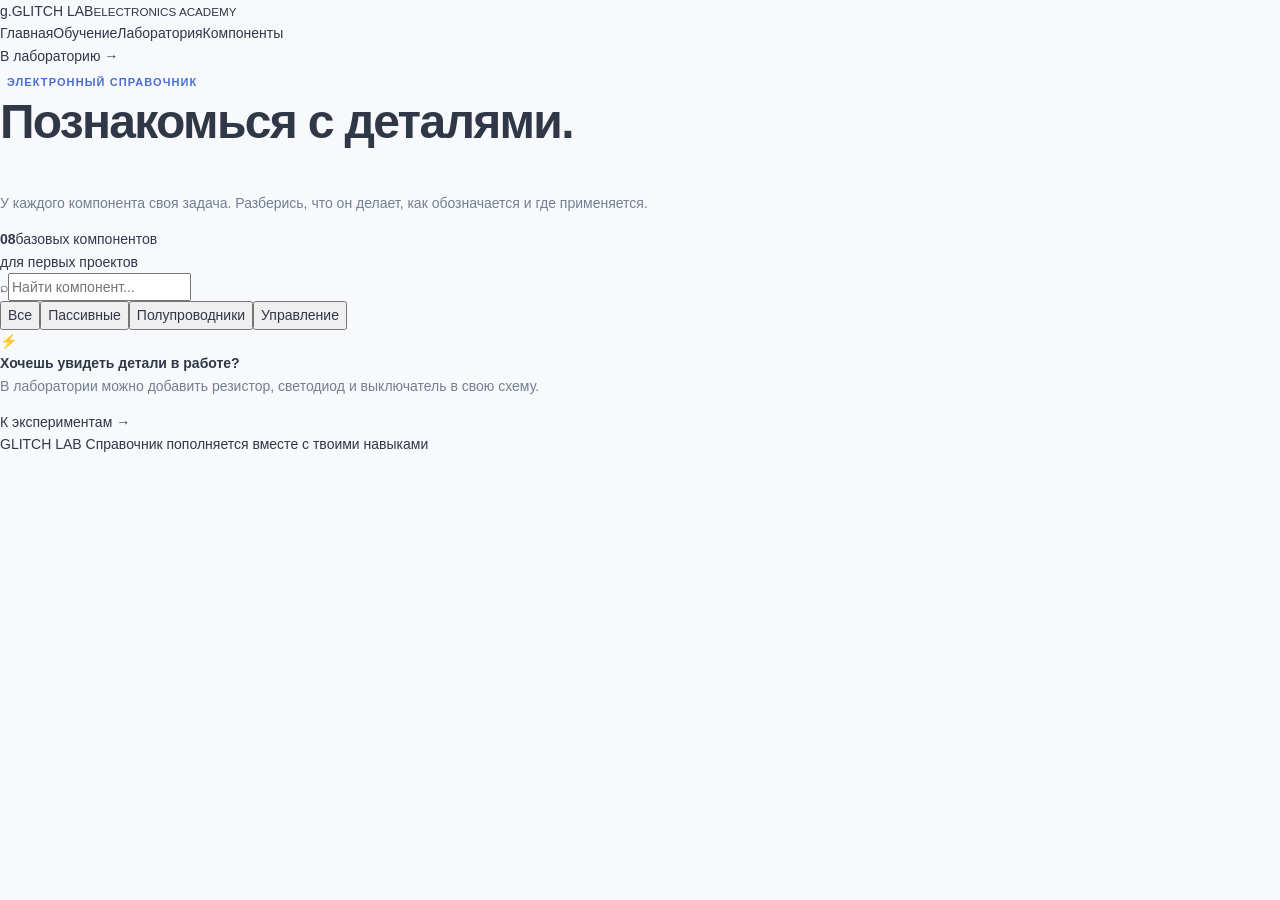
==== components.html @ 15e30b1d "Add searchable electronics component catalogue" ====
<!doctype html>
<html lang="ru">
<head>
<meta charset="utf-8"><meta name="viewport" content="width=device-width,initial-scale=1"><meta name="theme-color" content="#f8f9fc">
<title>Компоненты — GLITCH LAB</title><meta name="description" content="Справочник электронных компонентов: резисторы, светодиоды, конденсаторы, диоды, транзисторы и микроконтроллеры.">
<link rel="stylesheet" href="css/base.css"><link rel="stylesheet" href="css/academy.css">
<script src="js/app.js" defer></script><script src="js/academy.js" defer></script>
</head>
<body>
<header class="topbar"><a class="brand" href="index.html"><span class="brand-mark">g.</span><span class="brand-name">GLITCH LAB<small>ELECTRONICS ACADEMY</small></span></a><nav class="header-nav"><a class="header-link" href="index.html">Главная</a><a class="header-link" href="lessons.html">Обучение</a><a class="header-link" href="lab.html">Лаборатория</a><a class="header-link active" href="components.html">Компоненты</a></nav><a class="academy-mobile-link" href="lab.html">В лабораторию →</a></header>
<main class="academy-container">
<section class="components-hero"><div><div class="eyebrow"><span class="eyebrow-dot"></span> ЭЛЕКТРОННЫЙ СПРАВОЧНИК</div><h1>Познакомься с <span>деталями.</span></h1><p>У каждого компонента своя задача. Разберись, что он делает, как обозначается и где применяется.</p></div><div class="component-hero-stats"><strong>08</strong><span>базовых компонентов<br>для первых проектов</span></div></section>
<div class="catalog-controls"><label class="search-box"><span>⌕</span><input id="componentSearch" type="search" placeholder="Найти компонент..." aria-label="Поиск компонентов"></label><div class="filter-chips" role="group" aria-label="Фильтр компонентов"><button type="button" class="filter-chip active" data-filter="all">Все</button><button type="button" class="filter-chip" data-filter="passive">Пассивные</button><button type="button" class="filter-chip" data-filter="semiconductor">Полупроводники</button><button type="button" class="filter-chip" data-filter="control">Управление</button></div></div>
<section class="component-catalog" id="componentCatalog"></section>
<div class="empty-search hidden" id="emptySearch">Ничего не найдено. Попробуй другое название.</div>
<section class="next-step panel"><div class="next-step-icon">⚡</div><div><strong>Хочешь увидеть детали в работе?</strong><p>В лаборатории можно добавить резистор, светодиод и выключатель в свою схему.</p></div><a class="academy-cta" href="lab.html">К экспериментам →</a></section>
<footer class="academy-footer">GLITCH LAB <span>Справочник пополняется вместе с твоими навыками</span></footer>
</main></body></html>
---- css/base.css ----
/* ========================================
   GLITCH LAB — GLOBAL DESIGN SYSTEM
   Soft pastel · Playful learning · Clean UI
======================================== */

:root {
  color-scheme: light;

  --bg: #f8f9fc;
  --surface: #ffffff;
  --surface-soft: #f2f5fb;

  --text: #303747;
  --text-soft: #747e91;
  --text-faint: #9ba4b4;

  --blue: #7198f7;
  --blue-soft: #eaf0ff;
  --blue-dark: #466ed1;

  --mint: #a9e4cc;
  --mint-soft: #e8f8f0;
  --mint-dark: #398d6c;

  --lavender: #d9c9ff;
  --lavender-soft: #f2edff;
  --lavender-dark: #8465c9;

  --peach: #ffddc3;
  --peach-soft: #fff1e6;
  --peach-dark: #c6814d;

  --yellow: #ffe7a3;
  --yellow-soft: #fff8df;

  --danger: #e78288;
  --danger-soft: #fff0f0;

  --border: #e9ecf3;
  --border-strong: #dce2ed;

  --shadow-sm: 0 3px 12px rgba(49, 65, 100, 0.045);
  --shadow-md: 0 10px 30px rgba(49, 65, 100, 0.075);
  --shadow-hover: 0 14px 34px rgba(49, 65, 100, 0.11);

  --radius-sm: 12px;
  --radius-md: 18px;
  --radius-lg: 25px;
  --radius-xl: 32px;

  --content-width: 1180px;
  --transition: 180ms ease;
}

* {
  box-sizing: border-box;
}

html {
  min-height: 100%;
  scroll-behavior: smooth;
  scroll-padding-top: 90px;
  -webkit-text-size-adjust: 100%;
}

body {
  margin: 0;
  min-height: 100vh;
  background: var(--bg);
  color: var(--text);
  font-family:
    -apple-system,
    BlinkMacSystemFont,
    "Segoe UI",
    sans-serif;
  font-size: 14px;
  line-height: 1.6;
  -webkit-font-smoothing: antialiased;
}

button,
input,
select,
textarea {
  font: inherit;
}

button {
  color: inherit;
}

button,
a,
input,
select,
textarea {
  -webkit-tap-highlight-color: transparent;
}

button:focus-visible,
a:focus-visible,
input:focus-visible,
select:focus-visible,
textarea:focus-visible {
  outline: 3px solid rgba(113, 152, 247, 0.55);
  outline-offset: 3px;
}

button:disabled {
  opacity: 0.55;
  cursor: not-allowed;
}

a {
  color: inherit;
  text-decoration: none;
}

img,
svg {
  max-width: 100%;
}

img {
  display: block;
}

h1,
h2,
h3,
h4,
p {
  margin-top: 0;
}

h1,
h2,
h3,
h4 {
  color: var(--text);
  line-height: 1.25;
  letter-spacing: -0.035em;
}

h1 {
  font-size: clamp(30px, 5vw, 48px);
  font-weight: 800;
}

h2 {
  font-size: clamp(23px, 3vw, 32px);
  font-weight: 750;
}

h3 {
  font-size: 18px;
  font-weight: 750;
}

p {
  color: var(--text-soft);
}

::selection {
  background: var(--blue-soft);
  color: var(--blue-dark);
}

/* Layout */

.container {
  width: min(var(--content-width), calc(100% - 40px));
  margin-inline: auto;
}

.section {
  margin-top: 38px;
}

.section-heading {
  display: flex;
  align-items: end;
  justify-content: space-between;
  gap: 18px;
  margin-bottom: 18px;
}

.section-heading h2 {
  margin-bottom: 5px;
}

.section-heading p {
  margin-bottom: 0;
}

.stack {
  display: flex;
  flex-direction: column;
  gap: 14px;
}

.row {
  display: flex;
  align-items: center;
  gap: 12px;
}

.spacer {
  flex: 1;
  min-width: 0;
}

/* Typography */

.eyebrow {
  display: inline-flex;
  align-items: center;
  gap: 7px;
  color: var(--blue-dark);
  font-size: 11px;
  font-weight: 800;
  letter-spacing: 0.1em;
  text-transform: uppercase;
}

.muted {
  color: var(--text-soft);
}

.small {
  font-size: 12px;
}

.tiny {
  font-size: 10px;
}

/* Cards */

.card {
  min-width: 0;
  padding: 23px;
  background: var(--surface);
  border: 1px solid var(--border);
  border-radius: var(--radius-lg);
  box-shadow: var(--shadow-sm);
  transition:
    transform var(--transition),
    box-shadow var(--transition),
    border-color var(--transition);
}

.card-interactive {
  cursor: pointer;
}

.card-interactive:hover {
  transform: translateY(-3px);
  border-color: var(--border-strong);
  box-shadow: var(--shadow-hover);
}

.card-blue {
  background: var(--blue-soft);
  border-color: transparent;
}

.card-mint {
  background: var(--mint-soft);
  border-color: transparent;
}

.card-lavender {
  background: var(--lavender-soft);
  border-color: transparent;
}

.card-peach {
  background: var(--peach-soft);
  border-color: transparent;
}

.card-yellow {
  background: var(--yellow-soft);
  border-color: transparent;
}

/* Buttons */

.btn {
  min-height: 43px;
  display: inline-flex;
  align-items: center;
  justify-content: center;
  gap: 9px;
  padding: 11px 17px;
  border: 1px solid transparent;
  border-radius: 13px;
  background: var(--surface);
  color: var(--text);
  font-size: 13px;
  font-weight: 750;
  line-height: 1.2;
  text-align: center;
  cursor: pointer;
  transition:
    transform var(--transition),
    background var(--transition),
    box-shadow var(--transition);
}

.btn:hover {
  transform: translateY(-1px);
}

.btn:active {
  transform: scale(0.98);
}

.btn-primary {
  background: var(--blue);
  color: #fff;
  box-shadow: 0 5px 13px rgba(113, 152, 247, 0.2);
}

.btn-primary:hover {
  background: var(--blue-dark);
  box-shadow: 0 7px 18px rgba(113, 152, 247, 0.24);
}

.btn-secondary {
  background: var(--surface);
  border-color: var(--border);
}

.btn-soft {
  background: var(--blue-soft);
  color: var(--blue-dark);
}

.btn-success {
  background: var(--mint-soft);
  color: var(--mint-dark);
}

.btn-block {
  width: 100%;
}

.btn-sm {
  min-height: 34px;
  padding: 8px 12px;
  border-radius: 10px;
  font-size: 12px;
}

/* Labels and icons */

.badge {
  display: inline-flex;
  align-items: center;
  gap: 5px;
  padding: 5px 10px;
  border-radius: 999px;
  background: var(--surface-soft);
  color: var(--text-soft);
  font-size: 10px;
  font-weight: 750;
}

.badge-blue {
  background: var(--blue-soft);
  color: var(--blue-dark);
}

.badge-mint {
  background: var(--mint-soft);
  color: var(--mint-dark);
}

.badge-peach {
  background: var(--peach-soft);
  color: var(--peach-dark);
}

.badge-lavender {
  background: var(--lavender-soft);
  color: var(--lavender-dark);
}

.icon-box {
  width: 46px;
  height: 46px;
  flex-shrink: 0;
  display: grid;
  place-items: center;
  border-radius: 15px;
  background: var(--blue-soft);
  color: var(--blue-dark);
  font-size: 22px;
}

.icon-box.mint {
  background: var(--mint-soft);
  color: var(--mint-dark);
}

.icon-box.peach {
  background: var(--peach-soft);
  color: var(--peach-dark);
}

.icon-box.lavender {
  background: var(--lavender-soft);
  color: var(--lavender-dark);
}

/* Progress */

.progress-track {
  width: 100%;
  height: 7px;
  overflow: hidden;
  background: #e9edf5;
  border-radius: 999px;
}

.progress-fill {
  height: 100%;
  width: 0;
  border-radius: inherit;
  background: var(--blue);
  transition: width 350ms ease;
}

.progress-fill.mint {
  background: #69cba1;
}

/* Form elements */

.field {
  display: flex;
  flex-direction: column;
  gap: 7px;
}

.field label {
  color: var(--text-soft);
  font-size: 12px;
  font-weight: 700;
}

.input,
.select {
  width: 100%;
  min-height: 44px;
  padding: 11px 13px;
  border: 1px solid var(--border-strong);
  border-radius: 12px;
  background: var(--surface);
  color: var(--text);
}

.input::placeholder {
  color: var(--text-faint);
}

.input:focus,
.select:focus {
  border-color: var(--blue);
  outline: 3px solid rgba(113, 152, 247, 0.13);
}

input[type="range"] {
  width: 100%;
  accent-color: var(--blue);
  cursor: pointer;
}

/* Dividers and status */

.divider {
  width: 100%;
  height: 1px;
  background: var(--border);
}

.status {
  display: inline-flex;
  align-items: center;
  gap: 7px;
  color: var(--text-soft);
  font-size: 12px;
}

.status-dot {
  width: 8px;
  height: 8px;
  flex-shrink: 0;
  border-radius: 50%;
  background: var(--mint-dark);
}

/* Feedback */

.feedback {
  padding: 13px 15px;
  border-radius: 13px;
  background: var(--blue-soft);
  color: var(--blue-dark);
  font-size: 12px;
  line-height: 1.65;
}

.feedback.success {
  background: var(--mint-soft);
  color: var(--mint-dark);
}

.feedback.error {
  background: var(--danger-soft);
  color: #b84650;
}

/* Utility classes */

.hidden {
  display: none !important;
}

.text-center {
  text-align: center;
}

.mt-1 { margin-top: 8px; }
.mt-2 { margin-top: 16px; }
.mt-3 { margin-top: 24px; }

.mb-0 { margin-bottom: 0; }

.grid {
  display: grid;
  gap: 16px;
}

.grid-2 {
  grid-template-columns: repeat(2, minmax(0, 1fr));
}

.grid-3 {
  grid-template-columns: repeat(3, minmax(0, 1fr));
}

.grid-4 {
  grid-template-columns: repeat(4, minmax(0, 1fr));
}

/* Friendly micro-interactions */

@keyframes fade-up {
  from {
    opacity: 0;
    transform: translateY(8px);
  }
  to {
    opacity: 1;
    transform: translateY(0);
  }
}

.animate-in {
  animation: fade-up 350ms ease both;
}

@keyframes gentle-bounce {
  0%, 100% { transform: translateY(0); }
  50% { transform: translateY(-4px); }
}

.bounce {
  animation: gentle-bounce 2.5s ease-in-out infinite;
}

@media (prefers-reduced-motion: reduce) {
  *,
  *::before,
  *::after {
    scroll-behavior: auto !important;
    animation-duration: 0.01ms !important;
    animation-iteration-count: 1 !important;
    transition-duration: 0.01ms !important;
  }
}

/* Tablet */

@media (max-width: 900px) {
  .grid-4 {
    grid-template-columns: repeat(2, minmax(0, 1fr));
  }

  .grid-3 {
    grid-template-columns: repeat(2, minmax(0, 1fr));
  }

  .section {
    margin-top: 30px;
  }
}

/* Phone */

@media (max-width: 600px) {
  body {
    font-size: 13px;
  }

  .container {
    width: calc(100% - 28px);
  }

  .card {
    padding: 17px;
    border-radius: var(--radius-md);
  }

  .grid-2,
  .grid-3,
  .grid-4 {
    grid-template-columns: minmax(0, 1fr);
  }

  .section {
    margin-top: 26px;
  }

  .section-heading {
    align-items: start;
    flex-direction: column;
    gap: 10px;
  }

  .btn {
    min-height: 44px;
  }

  h1 {
    letter-spacing: -1.5px;
  }
}
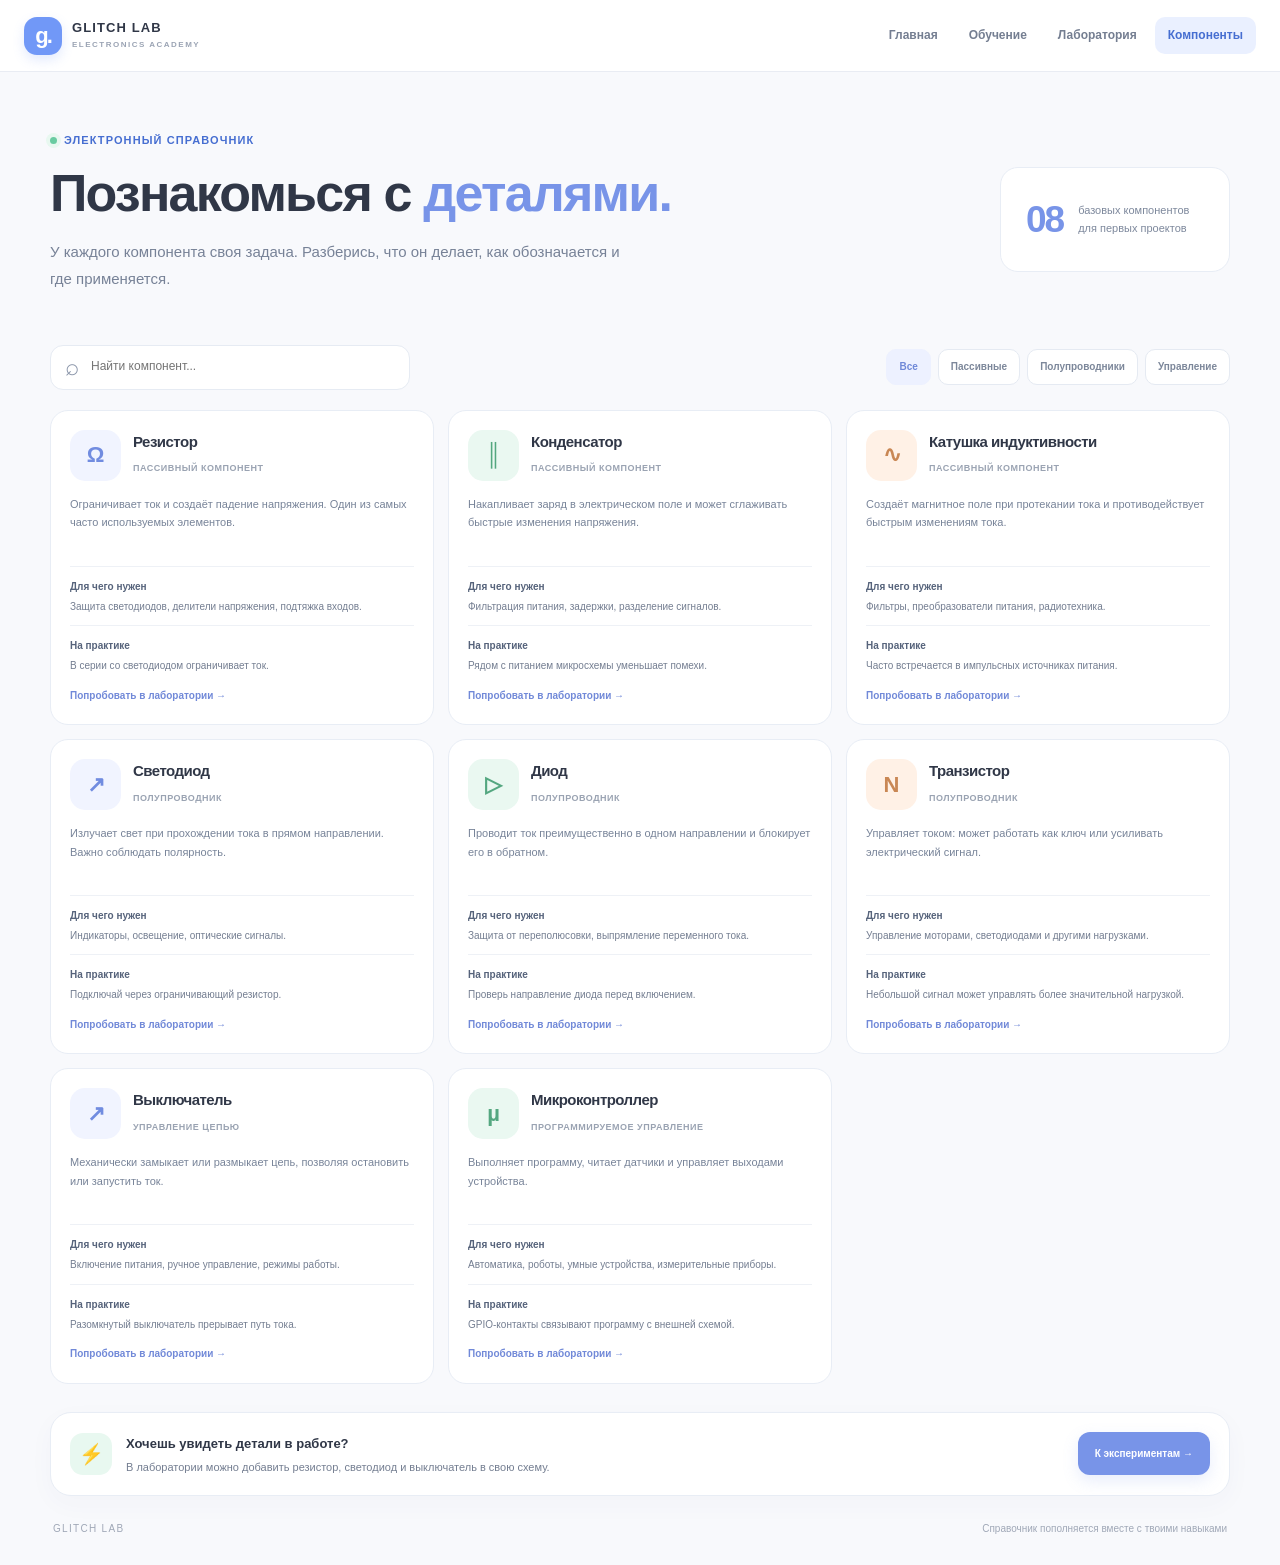
==== commit 25f865eb: "Apply consistent navigation styling across academy pages" ====
--- a/components.html
+++ b/components.html
@@ -3,7 +3,7 @@
 <head>
 <meta charset="utf-8"><meta name="viewport" content="width=device-width,initial-scale=1"><meta name="theme-color" content="#f8f9fc">
 <title>Компоненты — GLITCH LAB</title><meta name="description" content="Справочник электронных компонентов: резисторы, светодиоды, конденсаторы, диоды, транзисторы и микроконтроллеры.">
-<link rel="stylesheet" href="css/base.css"><link rel="stylesheet" href="css/academy.css">
+<link rel="stylesheet" href="css/base.css"><link rel="stylesheet" href="css/home.css"><link rel="stylesheet" href="css/academy.css">
 <script src="js/app.js" defer></script><script src="js/academy.js" defer></script>
 </head>
 <body>
--- a/css/home.css
+++ b/css/home.css
@@ -0,0 +1,1245 @@
+
+/* ========================================
+   GLITCH LAB — HOME PAGE
+   Playful electronics learning platform
+======================================== */
+
+/* HEADER */
+
+.topbar {
+  position: sticky;
+  top: 0;
+  z-index: 50;
+  min-height: 72px;
+  display: flex;
+  align-items: center;
+  justify-content: space-between;
+  gap: 24px;
+  padding: 0 max(24px, calc((100vw - 1260px) / 2));
+  background: rgba(255, 255, 255, 0.92);
+  border-bottom: 1px solid var(--border);
+  backdrop-filter: blur(18px);
+  -webkit-backdrop-filter: blur(18px);
+}
+
+.brand {
+  display: inline-flex;
+  align-items: center;
+  gap: 10px;
+  flex-shrink: 0;
+}
+
+.brand-mark {
+  width: 38px;
+  height: 38px;
+  display: grid;
+  place-items: center;
+  background: var(--blue);
+  color: #fff;
+  border-radius: 13px;
+  font-size: 22px;
+  font-weight: 850;
+  letter-spacing: -2px;
+  box-shadow: 0 5px 12px rgba(113, 152, 247, 0.2);
+}
+
+.brand-name {
+  display: flex;
+  flex-direction: column;
+  font-size: 13px;
+  font-weight: 850;
+  letter-spacing: 1.1px;
+  line-height: 1.3;
+}
+
+.brand-name small {
+  margin-top: 3px;
+  color: var(--text-faint);
+  font-size: 8px;
+  font-weight: 750;
+  letter-spacing: 1.5px;
+}
+
+.header-nav {
+  display: flex;
+  align-items: center;
+  justify-content: center;
+  gap: 5px;
+}
+
+.header-link {
+  padding: 9px 13px;
+  border-radius: 10px;
+  color: var(--text-soft);
+  font-size: 12px;
+  font-weight: 700;
+  transition: background var(--transition), color var(--transition);
+}
+
+.header-link:hover {
+  background: var(--surface-soft);
+  color: var(--text);
+}
+
+.header-link.active {
+  background: var(--blue-soft);
+  color: var(--blue-dark);
+}
+
+.profile-button {
+  display: flex;
+  align-items: center;
+  gap: 9px;
+  padding: 5px 10px 5px 5px;
+  border: 1px solid var(--border);
+  border-radius: 14px;
+  background: #fff;
+  font-size: 11px;
+  font-weight: 750;
+}
+
+.profile-avatar {
+  width: 31px;
+  height: 31px;
+  display: grid;
+  place-items: center;
+  border-radius: 10px;
+  background: var(--lavender-soft);
+  color: var(--lavender-dark);
+  font-size: 14px;
+  font-weight: 850;
+}
+
+.profile-button:hover {
+  border-color: var(--border-strong);
+  box-shadow: var(--shadow-sm);
+}
+
+/* MAIN LAYOUT */
+
+.home-main {
+  padding-top: 38px;
+}
+
+.welcome-section {
+  position: relative;
+  display: grid;
+  grid-template-columns: minmax(0, 1.1fr) minmax(300px, 0.9fr);
+  align-items: center;
+  gap: 30px;
+  min-height: 380px;
+  padding: 34px 40px;
+  overflow: hidden;
+  background: #fff;
+  border: 1px solid var(--border);
+  border-radius: 30px;
+  box-shadow: var(--shadow-sm);
+}
+
+.welcome-copy {
+  position: relative;
+  z-index: 2;
+  max-width: 560px;
+}
+
+.welcome-copy .eyebrow {
+  font-size: 9px;
+  letter-spacing: 1.4px;
+  line-height: 1.8;
+}
+
+.eyebrow-dot {
+  width: 7px;
+  height: 7px;
+  flex-shrink: 0;
+  border-radius: 50%;
+  background: #69cba1;
+  box-shadow: 0 0 0 4px var(--mint-soft);
+}
+
+.welcome-copy h1 {
+  margin: 23px 0 17px;
+  font-size: clamp(35px, 4.2vw, 54px);
+  line-height: 1.12;
+  letter-spacing: -2.5px;
+  font-weight: 850;
+}
+
+.title-accent {
+  color: var(--blue-dark);
+}
+
+.welcome-description {
+  max-width: 430px;
+  margin-bottom: 23px;
+  color: var(--text-soft);
+  font-size: 13px;
+  line-height: 1.9;
+}
+
+.welcome-actions {
+  display: flex;
+  flex-wrap: wrap;
+  gap: 10px;
+}
+
+.welcome-footnote {
+  display: flex;
+  align-items: center;
+  gap: 8px;
+  margin-top: 22px;
+  color: var(--text-soft);
+  font-size: 11px;
+}
+
+.footnote-check {
+  width: 19px;
+  height: 19px;
+  display: grid;
+  place-items: center;
+  flex-shrink: 0;
+  border-radius: 50%;
+  background: var(--mint-soft);
+  color: var(--mint-dark);
+  font-size: 11px;
+  font-weight: 900;
+}
+
+/* HERO ILLUSTRATION */
+
+.welcome-art {
+  position: relative;
+  display: flex;
+  align-items: center;
+  justify-content: center;
+  min-width: 0;
+  min-height: 310px;
+  isolation: isolate;
+}
+
+.welcome-art::before {
+  content: "";
+  position: absolute;
+  z-index: -2;
+  width: min(320px, 95%);
+  aspect-ratio: 1;
+  border-radius: 50%;
+  background: #f0f4ff;
+}
+
+.welcome-art::after {
+  content: "";
+  position: absolute;
+  z-index: -1;
+  right: 5%;
+  bottom: 4%;
+  width: 90px;
+  height: 90px;
+  border-radius: 28px;
+  background: #e7f8ef;
+  transform: rotate(16deg);
+}
+
+.circuit-illustration {
+  width: min(100%, 360px);
+  animation: float-board 5s ease-in-out infinite;
+}
+
+.circuit-illustration svg {
+  display: block;
+  width: 100%;
+  overflow: visible;
+}
+
+.art-decoration {
+  position: absolute;
+  border-radius: 50%;
+}
+
+.decoration-one {
+  top: 16%;
+  left: 7%;
+  width: 14px;
+  height: 14px;
+  background: var(--peach);
+}
+
+.decoration-two {
+  top: 11%;
+  right: 14%;
+  width: 9px;
+  height: 9px;
+  background: var(--lavender);
+}
+
+.art-card {
+  position: absolute;
+  z-index: 3;
+  display: flex;
+  align-items: center;
+  gap: 9px;
+  padding: 11px 14px;
+  background: rgba(255, 255, 255, 0.95);
+  border: 1px solid rgba(230, 234, 243, 0.9);
+  border-radius: 14px;
+  box-shadow: var(--shadow-md);
+}
+
+.art-card-top {
+  top: 15px;
+  right: 0;
+  font-size: 8px;
+  font-weight: 850;
+  letter-spacing: 0.9px;
+  color: var(--text-soft);
+}
+
+.art-status-dot {
+  width: 7px;
+  height: 7px;
+  border-radius: 50%;
+  background: #69cba1;
+}
+
+.art-card-bottom {
+  bottom: 13px;
+  left: 0;
+  gap: 11px;
+  padding: 12px 15px;
+}
+
+.art-sparkle {
+  width: 35px;
+  height: 35px;
+  display: grid;
+  place-items: center;
+  background: var(--peach-soft);
+  color: var(--peach-dark);
+  border-radius: 11px;
+  font-size: 21px;
+}
+
+.art-card-bottom div {
+  display: flex;
+  flex-direction: column;
+  gap: 2px;
+}
+
+.art-card-bottom strong {
+  font-size: 11px;
+}
+
+.art-card-bottom small {
+  color: var(--text-soft);
+  font-size: 9px;
+}
+
+@keyframes float-board {
+  0%, 100% {
+    transform: translateY(0) rotate(0deg);
+  }
+  50% {
+    transform: translateY(-7px) rotate(1deg);
+  }
+}
+
+/* PROGRESS STATISTICS */
+
+.stats-grid {
+  display: grid;
+  grid-template-columns: repeat(4, minmax(0, 1fr));
+  gap: 14px;
+  margin-top: 20px;
+}
+
+.stat-card {
+  min-width: 0;
+  padding: 18px;
+  background: #fff;
+  border: 1px solid var(--border);
+  border-radius: 20px;
+  box-shadow: var(--shadow-sm);
+  transition: transform var(--transition), box-shadow var(--transition);
+}
+
+.stat-card:hover {
+  transform: translateY(-2px);
+  box-shadow: var(--shadow-md);
+}
+
+.stat-top {
+  display: flex;
+  align-items: center;
+  gap: 9px;
+  margin-bottom: 15px;
+}
+
+.stat-icon {
+  width: 32px;
+  height: 32px;
+  display: grid;
+  place-items: center;
+  flex-shrink: 0;
+  border-radius: 11px;
+  font-size: 15px;
+  font-weight: 800;
+}
+
+.stat-icon-blue {
+  background: var(--blue-soft);
+  color: var(--blue-dark);
+}
+
+.stat-icon-mint {
+  background: var(--mint-soft);
+  color: var(--mint-dark);
+}
+
+.stat-icon-peach {
+  background: var(--peach-soft);
+  color: var(--peach-dark);
+}
+
+.stat-icon-lavender {
+  background: var(--lavender-soft);
+  color: var(--lavender-dark);
+}
+
+.stat-caption {
+  color: var(--text-faint);
+  font-size: 9px;
+  font-weight: 850;
+  letter-spacing: 0.8px;
+}
+
+.stat-value {
+  margin-bottom: 4px;
+  font-size: 29px;
+  line-height: 1.25;
+  letter-spacing: -1px;
+  font-weight: 850;
+}
+
+.stat-value small {
+  color: var(--text-soft);
+  font-size: 11px;
+  letter-spacing: 0;
+  font-weight: 650;
+}
+
+.stat-note {
+  min-height: 34px;
+  color: var(--text-soft);
+  font-size: 10px;
+  line-height: 1.6;
+}
+
+.stat-progress {
+  margin-top: 11px;
+}
+
+/* SECTIONS */
+
+.section {
+  margin-top: 43px;
+}
+
+.section-heading {
+  margin-bottom: 21px;
+}
+
+.section-heading .eyebrow {
+  margin-bottom: 8px;
+}
+
+.section-heading h2 {
+  margin-bottom: 6px;
+  font-size: 27px;
+  letter-spacing: -1px;
+}
+
+.section-heading p {
+  margin-bottom: 0;
+  font-size: 12px;
+  line-height: 1.7;
+}
+
+.text-link {
+  display: inline-flex;
+  align-items: center;
+  gap: 8px;
+  padding: 9px 0 9px 10px;
+  color: var(--blue-dark);
+  font-size: 12px;
+  font-weight: 800;
+  white-space: nowrap;
+  transition: gap var(--transition);
+}
+
+.text-link:hover {
+  gap: 13px;
+}
+
+/* LEARNING PATH */
+
+.learning-list {
+  display: flex;
+  flex-direction: column;
+  gap: 13px;
+}
+
+.learning-card {
+  position: relative;
+  display: grid;
+  grid-template-columns: 46px minmax(0, 1fr) 50px;
+  align-items: start;
+  gap: 17px;
+  min-width: 0;
+  padding: 22px;
+  overflow: hidden;
+  background: #fff;
+  border: 1px solid var(--border);
+  border-radius: 21px;
+  box-shadow: var(--shadow-sm);
+  transition: transform var(--transition), box-shadow var(--transition);
+}
+
+.learning-card:hover {
+  transform: translateY(-2px);
+  box-shadow: var(--shadow-md);
+}
+
+.learning-first {
+  border-color: #dce5ff;
+  background: linear-gradient(110deg, #fff 65%, #f3f6ff);
+}
+
+.learning-number {
+  width: 43px;
+  height: 43px;
+  display: grid;
+  place-items: center;
+  border-radius: 14px;
+  font-size: 14px;
+  font-weight: 850;
+}
+
+.number-blue {
+  background: var(--blue-soft);
+  color: var(--blue-dark);
+}
+
+.number-mint {
+  background: var(--mint-soft);
+  color: var(--mint-dark);
+}
+
+.number-peach {
+  background: var(--peach-soft);
+  color: var(--peach-dark);
+}
+
+.number-lavender {
+  background: var(--lavender-soft);
+  color: var(--lavender-dark);
+}
+
+.learning-content {
+  position: relative;
+  z-index: 1;
+  min-width: 0;
+}
+
+.learning-tags {
+  display: flex;
+  align-items: center;
+  flex-wrap: wrap;
+  gap: 9px;
+  margin-bottom: 10px;
+}
+
+.learning-time {
+  color: var(--text-faint);
+  font-size: 10px;
+}
+
+.learning-content h3 {
+  margin-bottom: 7px;
+  font-size: 17px;
+  letter-spacing: -0.4px;
+}
+
+.learning-content > p {
+  max-width: 650px;
+  margin-bottom: 17px;
+  font-size: 12px;
+  line-height: 1.8;
+}
+
+.learning-bottom {
+  display: flex;
+  align-items: center;
+  justify-content: space-between;
+  gap: 18px;
+}
+
+.mini-progress {
+  display: flex;
+  align-items: center;
+  gap: 10px;
+  min-width: 0;
+  width: 210px;
+}
+
+.mini-progress .progress-track {
+  max-width: 90px;
+  height: 5px;
+  flex: 1;
+}
+
+.mini-progress > span {
+  color: var(--text-faint);
+  font-size: 10px;
+  white-space: nowrap;
+}
+
+.learning-decoration {
+  align-self: center;
+  justify-self: center;
+  width: 45px;
+  height: 45px;
+  display: grid;
+  place-items: center;
+  border-radius: 16px;
+  font-size: 27px;
+  font-weight: 700;
+  opacity: 0.9;
+}
+
+.decoration-blue {
+  color: var(--blue-dark);
+  background: var(--blue-soft);
+}
+
+.decoration-mint {
+  color: var(--mint-dark);
+  background: var(--mint-soft);
+}
+
+.decoration-peach {
+  color: var(--peach-dark);
+  background: var(--peach-soft);
+}
+
+.decoration-lavender {
+  color: var(--lavender-dark);
+  background: var(--lavender-soft);
+}
+
+/* WORKSHOP CARDS */
+
+.tools-grid {
+  display: grid;
+  grid-template-columns: repeat(2, minmax(0, 1fr));
+  gap: 16px;
+}
+
+.tool-card {
+  position: relative;
+  display: flex;
+  align-items: flex-start;
+  gap: 16px;
+  min-width: 0;
+  padding: 23px;
+  padding-right: 45px;
+  border: 1px solid transparent;
+  border-radius: 22px;
+  transition: transform var(--transition), box-shadow var(--transition);
+}
+
+.tool-card:hover {
+  transform: translateY(-3px);
+  box-shadow: var(--shadow-md);
+}
+
+.tool-lab {
+  background: var(--blue-soft);
+  border-color: #e1e8ff;
+}
+
+.tool-components {
+  background: var(--mint-soft);
+  border-color: #d9f0e5;
+}
+
+.tool-icon {
+  width: 45px;
+  height: 45px;
+  display: grid;
+  place-items: center;
+  flex-shrink: 0;
+  border-radius: 15px;
+  background: #fff;
+  color: var(--blue-dark);
+  font-size: 22px;
+  font-weight: 800;
+}
+
+.tool-components .tool-icon {
+  color: var(--mint-dark);
+}
+
+.tool-card h3 {
+  margin: 3px 0 7px;
+  font-size: 15px;
+}
+
+.tool-card p {
+  margin-bottom: 0;
+  font-size: 11px;
+  line-height: 1.8;
+}
+
+.tool-arrow {
+  position: absolute;
+  top: 22px;
+  right: 21px;
+  color: var(--text-soft);
+  font-size: 17px;
+  transition: transform var(--transition);
+}
+
+.tool-card:hover .tool-arrow {
+  transform: translate(3px, -3px);
+}
+
+/* DAILY CHALLENGE */
+
+.daily-card {
+  display: flex;
+  align-items: center;
+  gap: 20px;
+  margin-top: 38px;
+  padding: 25px;
+  background: linear-gradient(110deg, #fff5e9, #fffaf3);
+  border: 1px solid #f5e5d5;
+  border-radius: 23px;
+}
+
+.daily-symbol {
+  width: 57px;
+  height: 57px;
+  display: grid;
+  place-items: center;
+  flex-shrink: 0;
+  border-radius: 18px;
+  background: #fff;
+  color: var(--peach-dark);
+  font-size: 29px;
+  box-shadow: var(--shadow-sm);
+}
+
+.daily-copy {
+  flex: 1;
+  min-width: 0;
+}
+
+.daily-copy .eyebrow {
+  margin-bottom: 7px;
+  color: var(--peach-dark);
+}
+
+.daily-copy h2 {
+  margin-bottom: 6px;
+  font-size: 19px;
+}
+
+.daily-copy p {
+  margin-bottom: 0;
+  font-size: 12px;
+  line-height: 1.8;
+}
+
+.daily-answer {
+  display: flex;
+  align-items: flex-start;
+  gap: 13px;
+  margin-top: 12px;
+  padding: 19px;
+  border: 1px solid #d9f0e5;
+  border-radius: 18px;
+  background: var(--mint-soft);
+  animation: fade-up 250ms ease both;
+}
+
+.daily-answer .answer-icon {
+  width: 30px;
+  height: 30px;
+  display: grid;
+  place-items: center;
+  flex-shrink: 0;
+  border-radius: 10px;
+  background: #fff;
+  color: var(--mint-dark);
+  font-weight: 900;
+}
+
+.daily-answer h3 {
+  margin-bottom: 6px;
+  color: var(--mint-dark);
+  font-size: 14px;
+}
+
+.daily-answer p {
+  margin-bottom: 0;
+  color: #507c69;
+  font-size: 12px;
+  line-height: 1.8;
+}
+
+/* FOOTER */
+
+.site-footer {
+  display: flex;
+  align-items: center;
+  justify-content: space-between;
+  gap: 20px;
+  margin-top: 50px;
+  padding: 25px 0;
+  border-top: 1px solid var(--border);
+  color: var(--text-faint);
+  font-size: 10px;
+}
+
+.footer-brand .brand-mark {
+  width: 31px;
+  height: 31px;
+  border-radius: 10px;
+  font-size: 19px;
+}
+
+.footer-brand .brand-name {
+  font-size: 10px;
+}
+
+.footer-brand .brand-name small {
+  font-size: 7px;
+}
+
+/* TABLET */
+
+@media (max-width: 1050px) {
+  .topbar {
+    padding-inline: 22px;
+  }
+
+  .header-nav {
+    gap: 0;
+  }
+
+  .header-link {
+    padding-inline: 9px;
+    font-size: 11px;
+  }
+
+  .welcome-section {
+    grid-template-columns: minmax(0, 1fr) minmax(250px, 0.8fr);
+    padding: 28px;
+  }
+
+  .welcome-copy h1 {
+    font-size: clamp(34px, 4.5vw, 46px);
+  }
+
+  .stats-grid {
+    grid-template-columns: repeat(2, minmax(0, 1fr));
+  }
+}
+
+/* MOBILE NAVIGATION */
+
+@media (max-width: 720px) {
+  .topbar {
+    min-height: 63px;
+    padding-inline: 16px;
+    gap: 10px;
+  }
+
+  .brand {
+    gap: 8px;
+  }
+
+  .brand-mark {
+    width: 34px;
+    height: 34px;
+  }
+
+  .brand-name {
+    font-size: 11px;
+  }
+
+  .brand-name small {
+    font-size: 7px;
+    letter-spacing: 1px;
+  }
+
+  .header-nav {
+    position: fixed;
+    z-index: 60;
+    right: 10px;
+    bottom: max(10px, env(safe-area-inset-bottom));
+    left: 10px;
+    display: grid;
+    grid-template-columns: repeat(4, minmax(0, 1fr));
+    gap: 3px;
+    padding: 7px;
+    background: rgba(255, 255, 255, 0.96);
+    border: 1px solid var(--border);
+    border-radius: 19px;
+    box-shadow: 0 8px 35px rgba(49, 65, 100, 0.13);
+    backdrop-filter: blur(18px);
+    -webkit-backdrop-filter: blur(18px);
+  }
+
+  .header-link {
+    display: flex;
+    align-items: center;
+    justify-content: center;
+    min-height: 40px;
+    padding: 7px 3px;
+    border-radius: 11px;
+    font-size: 10px;
+    text-align: center;
+    white-space: nowrap;
+  }
+
+  .profile-button {
+    padding: 4px;
+    border: 0;
+    background: transparent;
+  }
+
+  .profile-avatar {
+    width: 32px;
+    height: 32px;
+  }
+
+  .profile-label {
+    display: none;
+  }
+
+  .home-main {
+    padding-top: 18px;
+    padding-bottom: 100px;
+  }
+
+  .welcome-section {
+    grid-template-columns: minmax(0, 1fr);
+    gap: 0;
+    padding: 25px 21px 16px;
+    border-radius: 24px;
+  }
+
+  .welcome-copy .eyebrow {
+    font-size: 8px;
+    letter-spacing: 0.9px;
+  }
+
+  .welcome-copy h1 {
+    margin-top: 17px;
+    margin-bottom: 12px;
+    font-size: clamp(34px, 9vw, 45px);
+    letter-spacing: -1.8px;
+  }
+
+  .welcome-description {
+    margin-bottom: 19px;
+    font-size: 12px;
+    line-height: 1.8;
+  }
+
+  .welcome-actions {
+    display: grid;
+    grid-template-columns: minmax(0, 1fr);
+    gap: 8px;
+  }
+
+  .welcome-actions .btn {
+    width: 100%;
+  }
+
+  .welcome-footnote {
+    margin-top: 15px;
+    font-size: 10px;
+  }
+
+  .welcome-art {
+    min-height: 245px;
+    margin-top: 7px;
+  }
+
+  .welcome-art::before {
+    width: 240px;
+  }
+
+  .circuit-illustration {
+    width: min(100%, 290px);
+  }
+
+  .art-card-top {
+    top: 8px;
+    right: 0;
+  }
+
+  .art-card-bottom {
+    bottom: 7px;
+    left: 0;
+  }
+
+  .art-card {
+    padding: 9px 11px;
+  }
+
+  .art-card-bottom .art-sparkle {
+    width: 29px;
+    height: 29px;
+    font-size: 17px;
+  }
+
+  .stats-grid {
+    gap: 9px;
+    margin-top: 13px;
+  }
+
+  .stat-card {
+    padding: 13px;
+    border-radius: 16px;
+  }
+
+  .stat-top {
+    gap: 7px;
+    margin-bottom: 11px;
+  }
+
+  .stat-icon {
+    width: 28px;
+    height: 28px;
+    border-radius: 9px;
+    font-size: 13px;
+  }
+
+  .stat-caption {
+    font-size: 8px;
+    letter-spacing: 0.4px;
+  }
+
+  .stat-value {
+    font-size: 25px;
+  }
+
+  .stat-note {
+    min-height: 30px;
+    font-size: 9px;
+  }
+
+  .section {
+    margin-top: 31px;
+  }
+
+  .section-heading {
+    flex-direction: row;
+    align-items: end;
+    gap: 10px;
+    margin-bottom: 15px;
+  }
+
+  .section-heading h2 {
+    font-size: 23px;
+  }
+
+  .section-heading p {
+    font-size: 11px;
+  }
+
+  .text-link {
+    padding-bottom: 4px;
+    font-size: 10px;
+  }
+
+  .learning-list {
+    gap: 10px;
+  }
+
+  .learning-card {
+    grid-template-columns: 37px minmax(0, 1fr);
+    gap: 12px;
+    padding: 16px 14px;
+    border-radius: 17px;
+  }
+
+  .learning-number {
+    width: 36px;
+    height: 36px;
+    border-radius: 12px;
+    font-size: 12px;
+  }
+
+  .learning-content h3 {
+    font-size: 15px;
+  }
+
+  .learning-content > p {
+    font-size: 11px;
+    line-height: 1.75;
+  }
+
+  .learning-tags {
+    gap: 7px;
+    margin-bottom: 8px;
+  }
+
+  .learning-tags .badge {
+    padding: 4px 7px;
+    font-size: 8px;
+  }
+
+  .learning-time {
+    font-size: 9px;
+  }
+
+  .learning-bottom {
+    align-items: flex-start;
+    flex-direction: column;
+    gap: 11px;
+  }
+
+  .mini-progress {
+    width: 100%;
+  }
+
+  .mini-progress .progress-track {
+    max-width: 110px;
+  }
+
+  .learning-decoration {
+    display: none;
+  }
+
+  .tools-grid {
+    grid-template-columns: minmax(0, 1fr);
+    gap: 10px;
+  }
+
+  .tool-card {
+    padding: 18px;
+    padding-right: 40px;
+    gap: 13px;
+    border-radius: 18px;
+  }
+
+  .tool-icon {
+    width: 40px;
+    height: 40px;
+    border-radius: 13px;
+  }
+
+  .tool-card h3 {
+    font-size: 14px;
+  }
+
+  .tool-card p {
+    font-size: 10px;
+  }
+
+  .daily-card {
+    align-items: flex-start;
+    flex-wrap: wrap;
+    gap: 13px;
+    margin-top: 28px;
+    padding: 18px;
+    border-radius: 19px;
+  }
+
+  .daily-symbol {
+    width: 43px;
+    height: 43px;
+    border-radius: 14px;
+    font-size: 23px;
+  }
+
+  .daily-copy {
+    flex: 1 1 calc(100% - 60px);
+  }
+
+  .daily-copy h2 {
+    font-size: 16px;
+  }
+
+  .daily-copy p {
+    font-size: 11px;
+  }
+
+  .daily-card > .btn {
+    width: 100%;
+  }
+
+  .daily-answer {
+    padding: 15px;
+  }
+
+  .site-footer {
+    align-items: flex-start;
+    flex-direction: column;
+    gap: 13px;
+    margin-top: 32px;
+    padding-bottom: 12px;
+  }
+}
+
+/* VERY SMALL PHONES */
+
+@media (max-width: 360px) {
+  .topbar {
+    padding-inline: 11px;
+  }
+
+  .brand-name {
+    font-size: 10px;
+  }
+
+  .header-link {
+    font-size: 9px;
+  }
+
+  .welcome-section {
+    padding-inline: 16px;
+  }
+
+  .stats-grid {
+    grid-template-columns: repeat(2, minmax(0, 1fr));
+  }
+
+  .stat-card {
+    padding: 11px;
+  }
+
+  .stat-caption {
+    font-size: 7px;
+  }
+
+  .learning-card {
+    grid-template-columns: 31px minmax(0, 1fr);
+    gap: 9px;
+    padding: 13px 10px;
+  }
+
+  .learning-number {
+    width: 31px;
+    height: 31px;
+    font-size: 11px;
+  }
+
+  .learning-content h3 {
+    font-size: 14px;
+  }
+}
--- a/css/academy.css
+++ b/css/academy.css
@@ -0,0 +1,41 @@
+/* Shared learning and component catalogue pages */
+.academy-container{width:min(1180px,calc(100% - 40px));margin:0 auto;padding:36px 0 28px}
+.academy-mobile-link{display:none;color:#6d86d8;font-weight:750;font-size:12px;white-space:nowrap}
+.academy-hero,.components-hero{display:grid;grid-template-columns:1.25fr .75fr;gap:30px;align-items:center;padding:20px 0 30px}
+.academy-hero h1,.components-hero h1{font-size:clamp(34px,5vw,52px);line-height:1.1;letter-spacing:-1.8px;margin:15px 0}
+.academy-hero h1 span,.components-hero h1 span{color:#7894e8}
+.academy-hero p,.components-hero p{font-size:15px;line-height:1.8;max-width:590px;margin:0 0 20px;color:#778297}
+.academy-cta{display:inline-flex;align-items:center;justify-content:center;gap:12px;min-height:43px;padding:0 17px;border-radius:12px;background:#7894e8;color:#fff;font-size:12px;font-weight:800;box-shadow:0 6px 16px #7894e82b}
+.academy-hero-art{position:relative;min-height:235px;border:1px solid #e4eafa;border-radius:28px;background:linear-gradient(145deg,#eef3ff,#f7f4ff 58%,#f1fbf6);overflow:hidden;display:grid;place-items:center}
+.hero-art-chip{position:relative;z-index:2;display:grid;place-items:center;width:116px;height:116px;border-radius:26px;background:linear-gradient(140deg,#9fb5fa,#718ce2);color:#fff;font-size:28px;font-weight:900;box-shadow:0 18px 40px #7894e84d;border:8px solid #dce5ff}
+.hero-art-chip span{font-size:10px;letter-spacing:2px;opacity:.8}
+.hero-art-line{position:absolute;width:180px;height:70px;border:2px solid #a6b9f1;opacity:.75}.line-a{left:-10px;top:40px;border-right:0;border-bottom:0;border-radius:22px 0 0}.line-b{right:-10px;bottom:36px;border-left:0;border-top:0;border-radius:0 0 22px}
+.hero-art-dot{position:absolute;width:13px;height:13px;border-radius:50%;background:#a9e4cc;box-shadow:0 0 0 7px #a9e4cc35}.dot-a{left:28%;bottom:45px}.dot-b{right:25%;top:40px;background:#ffd6b5;box-shadow:0 0 0 7px #ffd6b535}.hero-art-label{position:absolute;bottom:15px;font-size:9px;font-weight:900;letter-spacing:2px;color:#94a1bf}
+.panel{background:#fff;border:1px solid #e8edf5;border-radius:21px;box-shadow:0 8px 26px #344a7808}
+.academy-progress{display:flex;align-items:center;justify-content:space-between;gap:25px;padding:22px 25px}
+.section-kicker{font-size:10px;letter-spacing:1.5px;font-weight:850;color:#929db0}
+.academy-progress h2{font-size:20px;margin:6px 0}.academy-progress p{font-size:12px;margin:0;color:#7e899d;line-height:1.6}
+.progress-metrics{width:min(290px,42%)}.progress-metrics strong{display:block;font-size:22px;color:#526aab}.progress-metrics strong small{font-size:12px;color:#9aa4b5;font-weight:600}.progress-metrics .progress-track{margin:10px 0 6px;height:8px}.progress-metrics>small{font-size:10px;color:#929db0}
+.academy-section{margin-top:40px}.section-heading{display:flex;align-items:flex-end;justify-content:space-between;gap:15px;margin-bottom:18px}.section-heading h2{font-size:25px;margin:6px 0}.section-heading p{font-size:12px;margin:0}.academy-quiet-link{font-size:12px;color:#7189d8;font-weight:750;white-space:nowrap}
+.course-grid{display:grid;grid-template-columns:repeat(2,minmax(0,1fr));gap:14px}
+.course-card{display:flex;gap:15px;padding:20px;background:#fff;border:1px solid #e8edf5;border-radius:18px;min-width:0;transition:transform .18s,border-color .18s,box-shadow .18s}.course-card:hover{transform:translateY(-2px);border-color:#d9e2fb;box-shadow:0 10px 26px #3e57900c}
+.course-number{flex:0 0 46px;height:46px;display:grid;place-items:center;border-radius:15px;background:#edf1ff;color:#718ce0;font-size:13px;font-weight:900}.course-card:nth-child(2) .course-number{background:#e8f8f0;color:#4eaa81}.course-card:nth-child(3) .course-number{background:#fff1e6;color:#c98754}.course-card:nth-child(4) .course-number{background:#f2edff;color:#8b73ce}.course-card:nth-child(5) .course-number{background:#fff8df;color:#b78d36}
+.course-body{min-width:0;flex:1}.course-meta{display:flex;align-items:center;gap:8px;flex-wrap:wrap}.course-badge{font-size:9px;letter-spacing:.8px;font-weight:900;color:#7487c8;background:#f0f3ff;border-radius:6px;padding:5px 7px}.course-time{font-size:10px;color:#9aa3b2}.course-card h3{font-size:16px;margin:9px 0 6px}.course-card p{font-size:11px;line-height:1.65;margin:0;color:#818ca0}.course-bottom{display:flex;align-items:center;justify-content:space-between;gap:10px;margin-top:14px}.course-progress{flex:1;min-width:0}.course-progress .progress-track{height:5px}.course-progress small{display:block;font-size:9px;color:#9aa3b2;margin-top:5px}.course-open{flex-shrink:0;border:0;background:#f0f3ff;color:#6c84d5;border-radius:9px;padding:8px 10px;font-size:10px;font-weight:800;cursor:pointer}
+.next-step{display:flex;align-items:center;gap:14px;padding:19px;margin-top:28px}.next-step-icon{display:grid;place-items:center;flex:0 0 42px;height:42px;border-radius:13px;background:#e8f8f0;color:#4eaa81;font-size:20px}.next-step>div:nth-child(2){flex:1;min-width:0}.next-step strong{font-size:13px}.next-step p{font-size:11px;margin:4px 0 0}.next-step .academy-cta{font-size:10px;white-space:nowrap}
+.academy-footer{display:flex;justify-content:space-between;gap:12px;padding:25px 3px 0;color:#a0a8b7;font-size:10px;letter-spacing:1.3px}.academy-footer span{letter-spacing:0}
+.components-hero{padding-bottom:25px}.component-hero-stats{justify-self:end;display:flex;align-items:center;gap:15px;padding:22px 25px;background:#fff;border:1px solid #e8edf5;border-radius:18px;min-width:230px}.component-hero-stats strong{font-size:37px;color:#7894e8;letter-spacing:-2px}.component-hero-stats span{font-size:11px;color:#7d889c;line-height:1.6}
+.catalog-controls{display:flex;align-items:center;justify-content:space-between;gap:15px;margin:8px 0 20px}.search-box{display:flex;align-items:center;gap:10px;flex:1;max-width:360px;min-height:45px;padding:0 14px;background:#fff;border:1px solid #e6ebf3;border-radius:13px;color:#8b96aa}.search-box span{font-size:24px}.search-box input{width:100%;min-width:0;border:0;outline:0;background:transparent;color:#38445b;font:inherit;font-size:12px}.filter-chips{display:flex;gap:7px;flex-wrap:wrap}.filter-chip{border:1px solid #e5eaf2;background:#fff;border-radius:10px;padding:9px 12px;color:#7c879a;font-size:10px;font-weight:750;cursor:pointer}.filter-chip.active{background:#edf1ff;border-color:#edf1ff;color:#6f88d8}
+.component-catalog{display:grid;grid-template-columns:repeat(3,minmax(0,1fr));gap:14px}.component-card{padding:19px;border:1px solid #e8edf5;border-radius:18px;background:#fff;min-width:0}.component-card-top{display:flex;align-items:center;gap:12px}.component-symbol{display:grid;place-items:center;flex:0 0 51px;height:51px;border-radius:15px;background:#f1f4ff;color:#718ce0;font-size:22px;font-weight:850}.component-card:nth-child(3n+2) .component-symbol{background:#eaf8f1;color:#54a780}.component-card:nth-child(3n) .component-symbol{background:#fff1e6;color:#c98754}.component-card h3{font-size:15px;margin:0 0 4px}.component-card .component-label{font-size:9px;color:#9aa3b2;font-weight:750;letter-spacing:.5px}.component-card>p{font-size:11px;line-height:1.7;margin:14px 0;color:#788499;min-height:57px}.component-detail{padding-top:12px;border-top:1px solid #eef1f6}.component-detail strong{display:block;font-size:10px;color:#56637b;margin-bottom:4px}.component-detail p{font-size:10px;line-height:1.65;margin:0}.component-use{display:inline-flex;margin-top:13px;color:#7189d8;font-size:10px;font-weight:800}.empty-search{padding:30px;text-align:center;color:#8490a3;background:#fff;border:1px dashed #dce3ef;border-radius:16px}
+@media(max-width:850px){.academy-hero,.components-hero{grid-template-columns:1fr .7fr}.component-catalog{grid-template-columns:repeat(2,minmax(0,1fr))}.catalog-controls{align-items:flex-start;flex-direction:column}.search-box{max-width:none;width:100%}}
+@media(max-width:620px){.academy-container{width:calc(100% - 26px);padding-top:22px}.header-nav{display:none}.academy-mobile-link{display:block}.academy-hero,.components-hero{grid-template-columns:1fr;gap:20px}.academy-hero h1,.components-hero h1{font-size:36px}.academy-hero p,.components-hero p{font-size:13px}.academy-hero-art{min-height:175px}.academy-progress{align-items:flex-start;flex-direction:column;padding:18px}.progress-metrics{width:100%}.section-heading{align-items:flex-start;flex-direction:column}.course-grid,.component-catalog{grid-template-columns:1fr}.course-card{padding:15px;gap:12px}.course-number{flex-basis:39px;height:39px;border-radius:12px}.next-step{align-items:flex-start;flex-wrap:wrap}.next-step>div:nth-child(2){flex-basis:calc(100% - 60px)}.next-step .academy-cta{margin-left:56px}.academy-footer{flex-direction:column}.component-hero-stats{justify-self:start}.filter-chips{gap:6px}.filter-chip{padding:8px 9px}}
+
+/* Lesson accordion rows */
+.lesson-list{display:grid;gap:8px;margin-top:15px;padding-top:13px;border-top:1px solid #edf0f6}
+.lesson-row{display:flex;align-items:flex-start;gap:10px;padding:12px;background:#fafbfe;border:1px solid #edf0f6;border-radius:12px}
+.lesson-row-number{display:grid;place-items:center;flex:0 0 25px;height:25px;border-radius:8px;background:#edf1ff;color:#7188d8;font-size:10px;font-weight:850}
+.lesson-row-content{flex:1;min-width:0}
+.lesson-row-content strong{display:block;font-size:11px;color:#4b5870}
+.lesson-row-content p{font-size:10px;line-height:1.6;margin:4px 0 0;color:#8791a3}
+.lesson-complete{flex-shrink:0;border:1px solid #e4e9f2;background:#fff;color:#7285c7;border-radius:8px;padding:8px 9px;font-size:9px;font-weight:800;cursor:pointer}
+.lesson-complete.done{background:#e8f8f0;border-color:#e8f8f0;color:#398d6c}
+@media(max-width:620px){.lesson-row{flex-wrap:wrap}.lesson-row-content{flex-basis:calc(100% - 40px)}.lesson-complete{margin-left:35px}}
